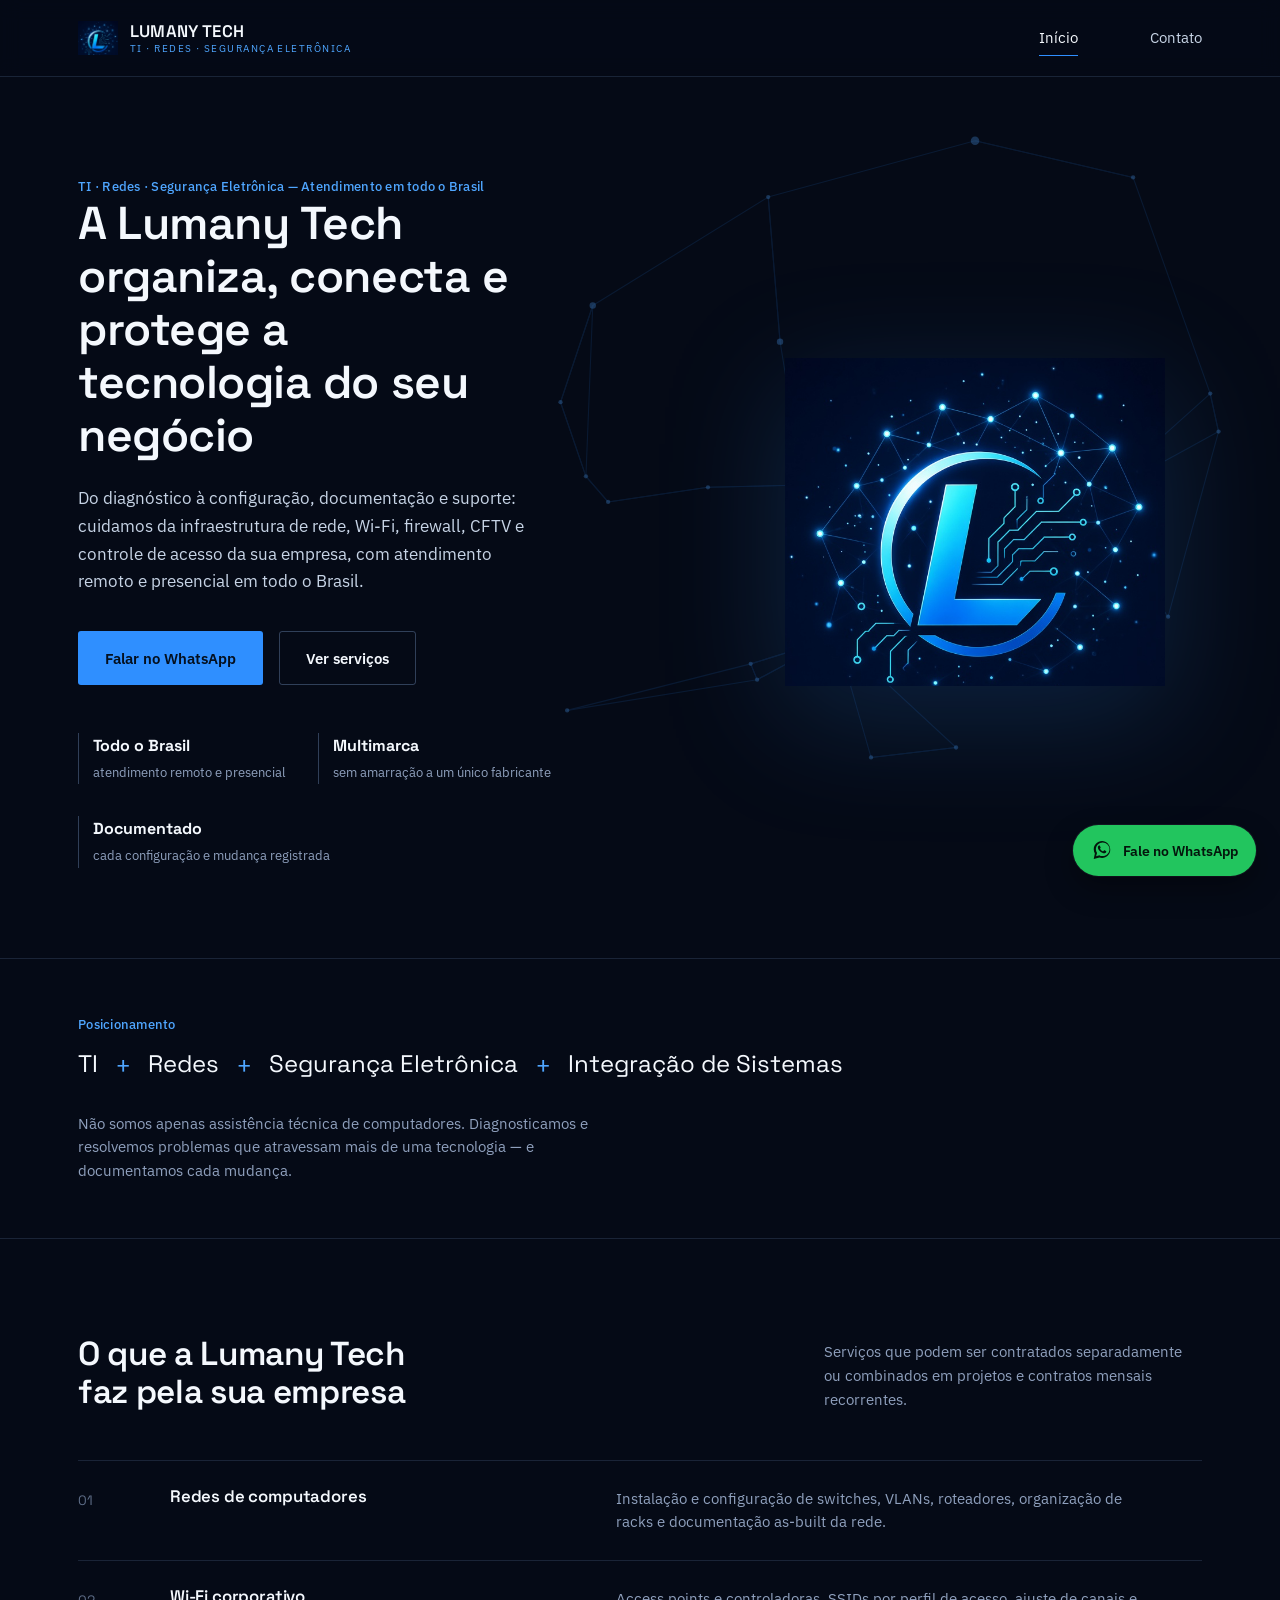
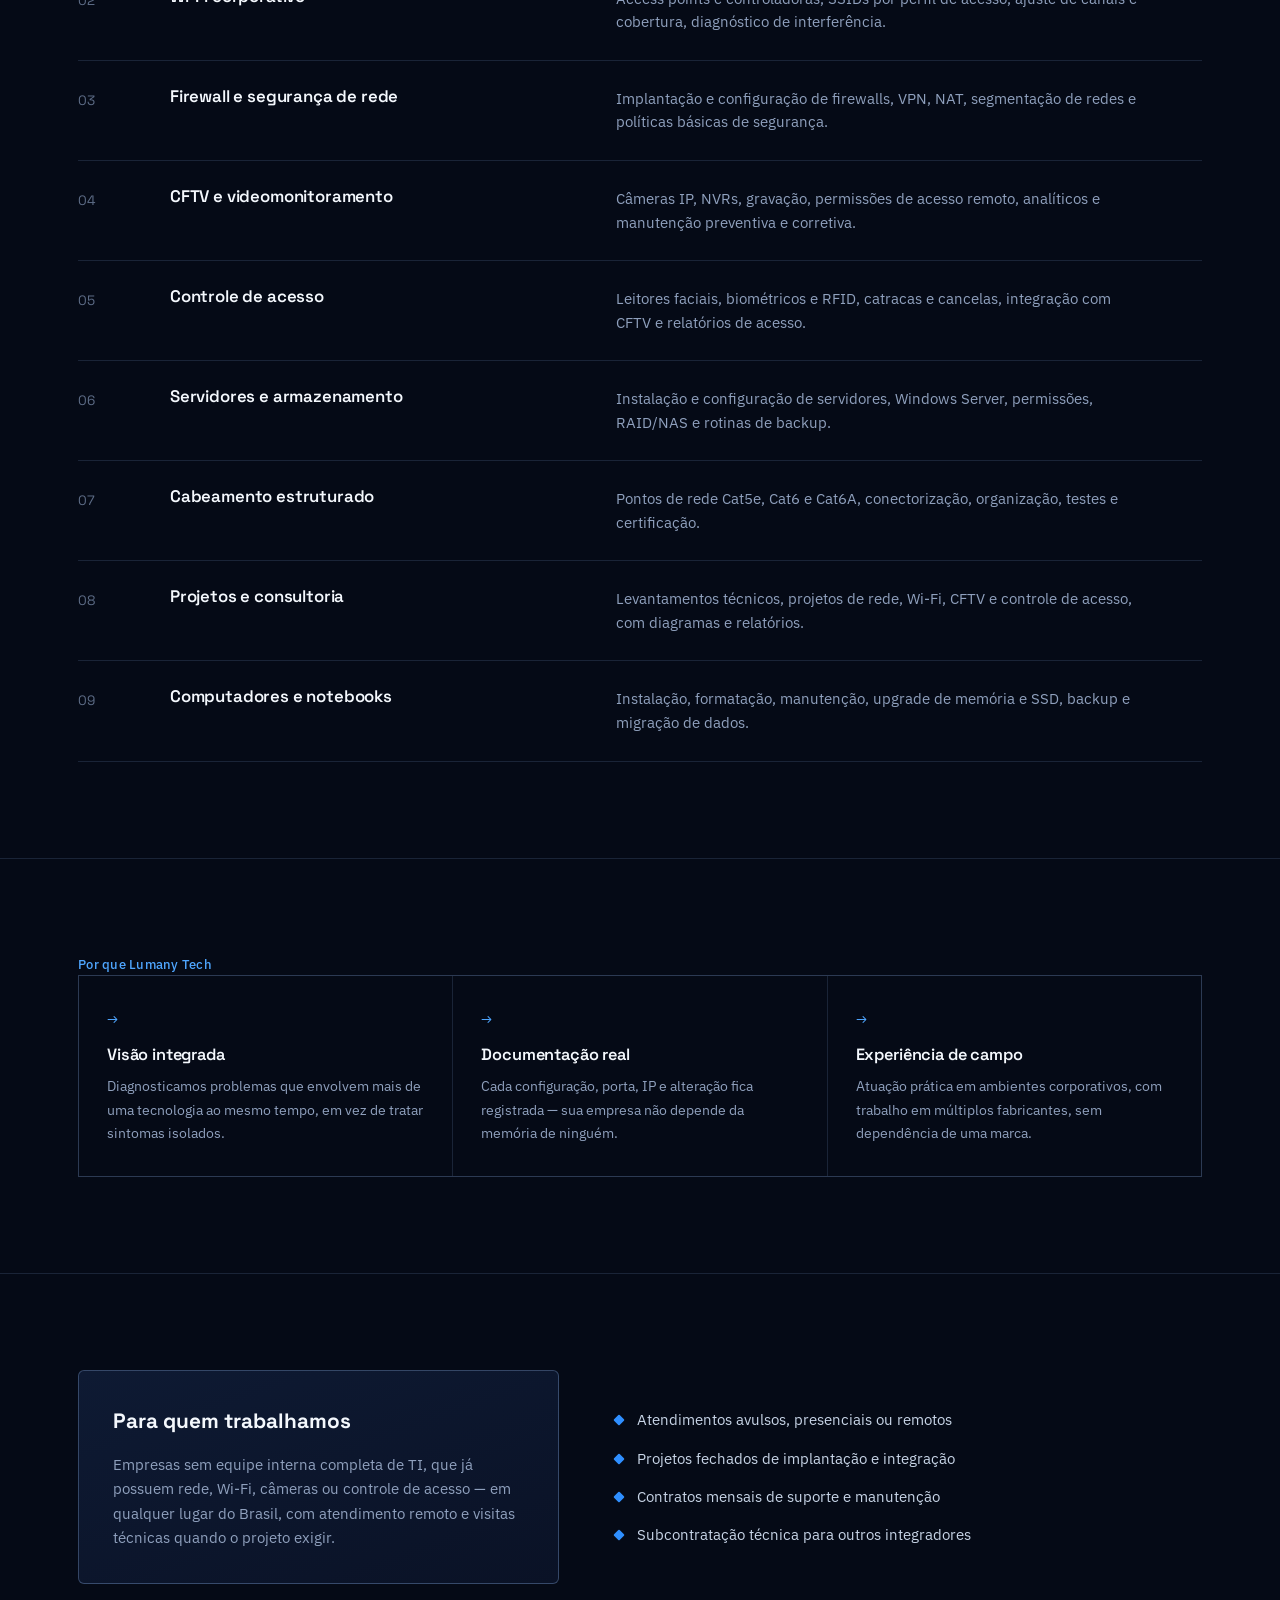
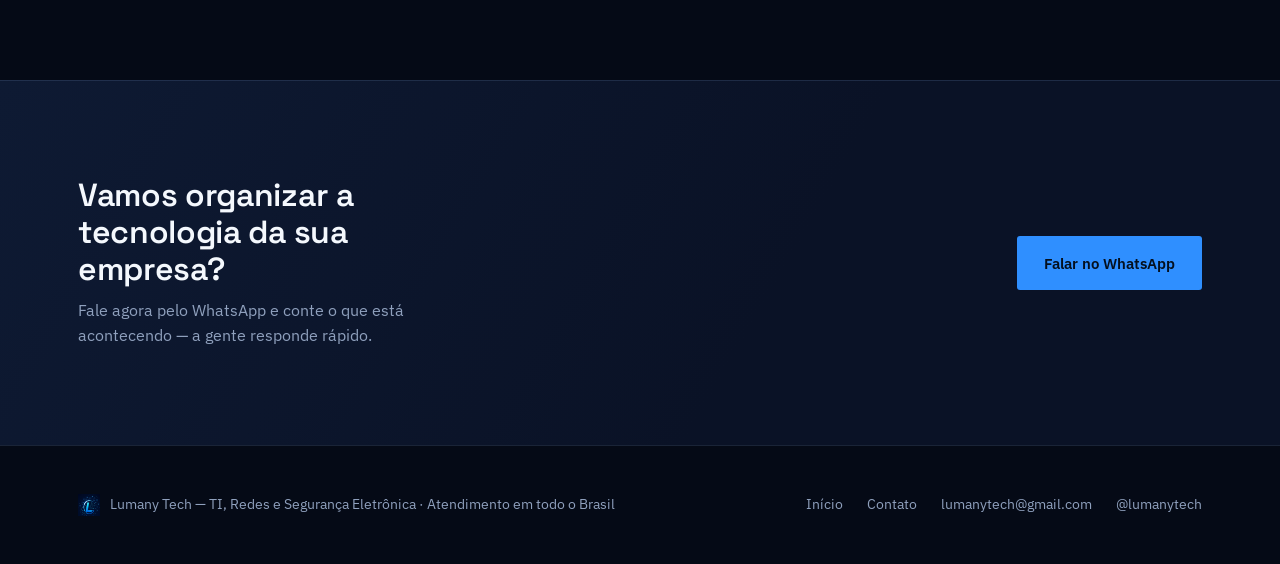
==== index.html @ 390d1988 "first" ====
<!DOCTYPE html>
<html lang="pt-BR">
<head>
<meta charset="UTF-8">
<meta name="viewport" content="width=device-width, initial-scale=1.0">
<title>Lumany Tech — TI, Redes e Segurança Eletrônica</title>
<meta name="description" content="A Lumany Tech organiza, conecta e protege a tecnologia do seu negócio: redes, Wi-Fi corporativo, firewall, CFTV, controle de acesso e suporte técnico em todo o Brasil.">
<link rel="icon" type="image/png" href="assets/favicon.png">
<link rel="preconnect" href="https://fonts.googleapis.com">
<link rel="preconnect" href="https://fonts.gstatic.com" crossorigin>
<link href="https://fonts.googleapis.com/css2?family=Space+Grotesk:wght@500;600;700&family=IBM+Plex+Sans:wght@400;500;600&display=swap" rel="stylesheet">
<link rel="stylesheet" href="css/style.css">
</head>
<body>

<header class="site-header">
  <div class="wrap">
    <a href="index.html" class="brand">
      <img src="assets/logo-mark.png" alt="Lumany Tech">
      <span class="brand-name">LUMANY TECH<span>TI · REDES · SEGURANÇA ELETRÔNICA</span></span>
    </a>
    <nav class="main-nav">
      <a href="index.html" data-page="index.html">Início</a>
      <a href="contato.html" data-page="contato.html">Contato</a>
    </nav>
  </div>
</header>

<main>

  <section class="hero">
    <svg class="circuit-bg" viewBox="0 0 1200 700" xmlns="http://www.w3.org/2000/svg" preserveAspectRatio="xMaxYMid slice" aria-hidden="true"><g stroke="#2f8fff" stroke-width="1" opacity="0.22"><line x1="720.2" y1="112.6" x2="731.3" y2="248.1" /><line x1="720.2" y1="112.6" x2="555.7" y2="214.2" /><line x1="549.3" y1="374.4" x2="570.1" y2="398.4" /><line x1="549.3" y1="374.4" x2="525.5" y2="304.9" /><line x1="896.3" y1="628.6" x2="816.6" y2="637.9" /><line x1="896.3" y1="628.6" x2="784.3" y2="524.9" /><line x1="525.5" y1="304.9" x2="549.3" y2="374.4" /><line x1="525.5" y1="304.9" x2="555.7" y2="214.2" /><line x1="663.7" y1="384.7" x2="753.2" y2="382.5" /><line x1="663.7" y1="384.7" x2="570.1" y2="398.4" /><line x1="1062.3" y1="94.2" x2="914.1" y2="59.8" /><line x1="1062.3" y1="94.2" x2="1134.6" y2="296.8" /><line x1="928.8" y1="406.4" x2="883.8" y2="430.9" /><line x1="928.8" y1="406.4" x2="1019.9" y2="399.7" /><line x1="892.4" y1="279.7" x2="894.3" y2="320.2" /><line x1="892.4" y1="279.7" x2="962.7" y2="300.8" /><line x1="531.7" y1="593.8" x2="703.8" y2="550.2" /><line x1="531.7" y1="593.8" x2="709.8" y2="565.0" /><line x1="785.0" y1="377.7" x2="753.2" y2="382.5" /><line x1="785.0" y1="377.7" x2="883.8" y2="430.9" /><line x1="709.8" y1="565.0" x2="703.8" y2="550.2" /><line x1="709.8" y1="565.0" x2="784.3" y2="524.9" /><line x1="570.1" y1="398.4" x2="549.3" y2="374.4" /><line x1="570.1" y1="398.4" x2="663.7" y2="384.7" /><line x1="753.2" y1="382.5" x2="785.0" y2="377.7" /><line x1="753.2" y1="382.5" x2="663.7" y2="384.7" /><line x1="883.8" y1="430.9" x2="928.8" y2="406.4" /><line x1="883.8" y1="430.9" x2="894.3" y2="320.2" /><line x1="962.7" y1="300.8" x2="894.3" y2="320.2" /><line x1="962.7" y1="300.8" x2="892.4" y2="279.7" /><line x1="816.6" y1="637.9" x2="896.3" y2="628.6" /><line x1="816.6" y1="637.9" x2="784.3" y2="524.9" /><line x1="703.8" y1="550.2" x2="709.8" y2="565.0" /><line x1="703.8" y1="550.2" x2="784.3" y2="524.9" /><line x1="555.7" y1="214.2" x2="525.5" y2="304.9" /><line x1="555.7" y1="214.2" x2="549.3" y2="374.4" /><line x1="1095.1" y1="506.0" x2="1019.9" y2="399.7" /><line x1="1095.1" y1="506.0" x2="1142.4" y2="332.4" /><line x1="914.1" y1="59.8" x2="1062.3" y2="94.2" /><line x1="914.1" y1="59.8" x2="720.2" y2="112.6" /><line x1="784.3" y1="524.9" x2="703.8" y2="550.2" /><line x1="784.3" y1="524.9" x2="709.8" y2="565.0" /><line x1="1134.6" y1="296.8" x2="1142.4" y2="332.4" /><line x1="1134.6" y1="296.8" x2="1019.9" y2="399.7" /><line x1="1019.9" y1="399.7" x2="928.8" y2="406.4" /><line x1="1019.9" y1="399.7" x2="962.7" y2="300.8" /><line x1="731.3" y1="248.1" x2="720.2" y2="112.6" /><line x1="731.3" y1="248.1" x2="753.2" y2="382.5" /><line x1="894.3" y1="320.2" x2="892.4" y2="279.7" /><line x1="894.3" y1="320.2" x2="962.7" y2="300.8" /><line x1="1142.4" y1="332.4" x2="1134.6" y2="296.8" /><line x1="1142.4" y1="332.4" x2="1019.9" y2="399.7" /></g><g fill="#4fa6ff"><circle cx="720.2" cy="112.6" r="2" opacity="0.5" /><circle cx="549.3" cy="374.4" r="2" opacity="0.5" /><circle cx="896.3" cy="628.6" r="2" opacity="0.5" /><circle cx="525.5" cy="304.9" r="2" opacity="0.5" /><circle cx="663.7" cy="384.7" r="2" opacity="0.5" /><circle cx="1062.3" cy="94.2" r="2" opacity="0.5" /><circle cx="928.8" cy="406.4" r="2" opacity="0.5" /><circle cx="892.4" cy="279.7" r="2" opacity="0.5" /><circle cx="531.7" cy="593.8" r="2" opacity="0.5" /><circle cx="785.0" cy="377.7" r="4" opacity="0.5" /><circle cx="709.8" cy="565.0" r="2" opacity="0.5" /><circle cx="570.1" cy="398.4" r="2" opacity="0.5" /><circle cx="753.2" cy="382.5" r="2" opacity="0.5" /><circle cx="883.8" cy="430.9" r="3" opacity="0.5" /><circle cx="962.7" cy="300.8" r="2" opacity="0.5" /><circle cx="816.6" cy="637.9" r="2" opacity="0.5" /><circle cx="703.8" cy="550.2" r="2" opacity="0.5" /><circle cx="555.7" cy="214.2" r="3" opacity="0.5" /><circle cx="1095.1" cy="506.0" r="2" opacity="0.5" /><circle cx="914.1" cy="59.8" r="4" opacity="0.5" /><circle cx="784.3" cy="524.9" r="2" opacity="0.5" /><circle cx="1134.6" cy="296.8" r="2" opacity="0.5" /><circle cx="1019.9" cy="399.7" r="2" opacity="0.5" /><circle cx="731.3" cy="248.1" r="3" opacity="0.5" /><circle cx="894.3" cy="320.2" r="2" opacity="0.5" /><circle cx="1142.4" cy="332.4" r="2" opacity="0.5" /></g></svg>

    <div class="wrap">
      <div class="hero-copy">
        <p class="eyebrow">TI · Redes · Segurança Eletrônica — Atendimento em todo o Brasil</p>
        <h1>A Lumany Tech organiza, conecta e protege a tecnologia do seu negócio</h1>
        <p class="hero-lede">Do diagnóstico à configuração, documentação e suporte: cuidamos da infraestrutura de rede, Wi-Fi, firewall, CFTV e controle de acesso da sua empresa, com atendimento remoto e presencial em todo o Brasil.</p>
        <div class="hero-actions">
          <a class="btn btn-primary" href="https://wa.me/5561996032088" target="_blank" rel="noopener">Falar no WhatsApp</a>
          <a class="btn btn-ghost" href="#servicos">Ver serviços</a>
        </div>
        <div class="hero-meta">
          <div>
            <strong>Todo o Brasil</strong>
            <span>atendimento remoto e presencial</span>
          </div>
          <div>
            <strong>Multimarca</strong>
            <span>sem amarração a um único fabricante</span>
          </div>
          <div>
            <strong>Documentado</strong>
            <span>cada configuração e mudança registrada</span>
          </div>
        </div>
      </div>
      <div class="hero-art">
        <img src="assets/logo-mark.png" alt="Símbolo Lumany Tech">
      </div>
    </div>
  </section>

  <section class="chain">
    <div class="wrap">
      <p class="eyebrow">Posicionamento</p>
      <div class="chain-row">
        <span class="chain-item">TI</span><span class="chain-plus">+</span>
        <span class="chain-item">Redes</span><span class="chain-plus">+</span>
        <span class="chain-item">Segurança Eletrônica</span><span class="chain-plus">+</span>
        <span class="chain-item">Integração de Sistemas</span>
      </div>
      <p class="chain-caption">Não somos apenas assistência técnica de computadores. Diagnosticamos e resolvemos problemas que atravessam mais de uma tecnologia — e documentamos cada mudança.</p>
    </div>
  </section>

  <section id="servicos">
    <div class="wrap">
      <div class="services-head">
        <h2>O que a Lumany Tech faz pela sua empresa</h2>
        <p>Serviços que podem ser contratados separadamente ou combinados em projetos e contratos mensais recorrentes.</p>
      </div>

      <div class="service-list">
        <div class="service-row">
          <span class="service-num">01</span>
          <h3>Redes de computadores</h3>
          <p>Instalação e configuração de switches, VLANs, roteadores, organização de racks e documentação as-built da rede.</p>
        </div>
        <div class="service-row">
          <span class="service-num">02</span>
          <h3>Wi-Fi corporativo</h3>
          <p>Access points e controladoras, SSIDs por perfil de acesso, ajuste de canais e cobertura, diagnóstico de interferência.</p>
        </div>
        <div class="service-row">
          <span class="service-num">03</span>
          <h3>Firewall e segurança de rede</h3>
          <p>Implantação e configuração de firewalls, VPN, NAT, segmentação de redes e políticas básicas de segurança.</p>
        </div>
        <div class="service-row">
          <span class="service-num">04</span>
          <h3>CFTV e videomonitoramento</h3>
          <p>Câmeras IP, NVRs, gravação, permissões de acesso remoto, analíticos e manutenção preventiva e corretiva.</p>
        </div>
        <div class="service-row">
          <span class="service-num">05</span>
          <h3>Controle de acesso</h3>
          <p>Leitores faciais, biométricos e RFID, catracas e cancelas, integração com CFTV e relatórios de acesso.</p>
        </div>
        <div class="service-row">
          <span class="service-num">06</span>
          <h3>Servidores e armazenamento</h3>
          <p>Instalação e configuração de servidores, Windows Server, permissões, RAID/NAS e rotinas de backup.</p>
        </div>
        <div class="service-row">
          <span class="service-num">07</span>
          <h3>Cabeamento estruturado</h3>
          <p>Pontos de rede Cat5e, Cat6 e Cat6A, conectorização, organização, testes e certificação.</p>
        </div>
        <div class="service-row">
          <span class="service-num">08</span>
          <h3>Projetos e consultoria</h3>
          <p>Levantamentos técnicos, projetos de rede, Wi-Fi, CFTV e controle de acesso, com diagramas e relatórios.</p>
        </div>
        <div class="service-row">
          <span class="service-num">09</span>
          <h3>Computadores e notebooks</h3>
          <p>Instalação, formatação, manutenção, upgrade de memória e SSD, backup e migração de dados.</p>
        </div>
      </div>
    </div>
  </section>

  <section>
    <div class="wrap">
      <p class="eyebrow">Por que Lumany Tech</p>
      <div class="value-grid">
        <div class="value-card">
          <span class="mark">→</span>
          <h3>Visão integrada</h3>
          <p>Diagnosticamos problemas que envolvem mais de uma tecnologia ao mesmo tempo, em vez de tratar sintomas isolados.</p>
        </div>
        <div class="value-card">
          <span class="mark">→</span>
          <h3>Documentação real</h3>
          <p>Cada configuração, porta, IP e alteração fica registrada — sua empresa não depende da memória de ninguém.</p>
        </div>
        <div class="value-card">
          <span class="mark">→</span>
          <h3>Experiência de campo</h3>
          <p>Atuação prática em ambientes corporativos, com trabalho em múltiplos fabricantes, sem dependência de uma marca.</p>
        </div>
      </div>
    </div>
  </section>

  <section>
    <div class="wrap audience">
      <div class="audience-card">
        <strong>Para quem trabalhamos</strong>
        <p>Empresas sem equipe interna completa de TI, que já possuem rede, Wi-Fi, câmeras ou controle de acesso — em qualquer lugar do Brasil, com atendimento remoto e visitas técnicas quando o projeto exigir.</p>
      </div>
      <ul class="audience-list">
        <li>Atendimentos avulsos, presenciais ou remotos</li>
        <li>Projetos fechados de implantação e integração</li>
        <li>Contratos mensais de suporte e manutenção</li>
        <li>Subcontratação técnica para outros integradores</li>
      </ul>
    </div>
  </section>

  <section class="cta-band">
    <div class="wrap">
      <div>
        <h2>Vamos organizar a tecnologia da sua empresa?</h2>
        <p>Fale agora pelo WhatsApp e conte o que está acontecendo — a gente responde rápido.</p>
      </div>
      <a class="btn btn-primary" href="https://wa.me/5561996032088" target="_blank" rel="noopener">Falar no WhatsApp</a>
    </div>
  </section>

</main>

<footer class="site-footer">
  <div class="wrap">
    <div class="foot-brand">
      <img src="assets/logo-mark.png" alt="Lumany Tech">
      <span>Lumany Tech — TI, Redes e Segurança Eletrônica · Atendimento em todo o Brasil</span>
    </div>
    <div class="foot-links">
      <a href="index.html">Início</a>
      <a href="contato.html">Contato</a>
      <a href="mailto:lumanytech@gmail.com">lumanytech@gmail.com</a>
      <a href="https://instagram.com/lumanytech" target="_blank" rel="noopener">@lumanytech</a>
    </div>
  </div>
</footer>

<a class="wa-float" href="https://wa.me/5561996032088" target="_blank" rel="noopener" aria-label="Falar no WhatsApp">
  <svg viewBox="0 0 32 32" fill="currentColor" aria-hidden="true"><path d="M16.02 3C9.4 3 4 8.37 4 14.98c0 2.2.59 4.26 1.62 6.04L4 29l8.2-2.15a11.9 11.9 0 0 0 3.82.62h.01C22.65 27.47 28 22.1 28 15.5S22.65 3 16.02 3Zm0 21.85c-1.21 0-2.4-.32-3.44-.94l-.25-.15-4.87 1.28 1.3-4.75-.16-.24a9.8 9.8 0 0 1-1.5-5.17c0-5.44 4.44-9.87 9.92-9.87 2.65 0 5.13 1.04 7 2.9a9.8 9.8 0 0 1 2.9 6.97c0 5.44-4.45 9.97-9.9 9.97Zm5.44-7.4c-.3-.15-1.76-.87-2.03-.97-.27-.1-.47-.15-.67.15-.2.3-.77.97-.94 1.17-.17.2-.35.22-.65.07-.3-.15-1.25-.46-2.38-1.47-.88-.78-1.47-1.75-1.65-2.05-.17-.3-.02-.46.13-.61.13-.13.3-.35.45-.52.15-.17.2-.3.3-.5.1-.2.05-.37-.02-.52-.07-.15-.67-1.6-.92-2.2-.24-.58-.49-.5-.67-.5-.17-.01-.37-.01-.57-.01s-.52.07-.8.37c-.27.3-1.05 1.02-1.05 2.5s1.08 2.9 1.23 3.1c.15.2 2.12 3.23 5.13 4.53.72.31 1.28.5 1.72.64.72.23 1.38.2 1.9.12.58-.09 1.76-.72 2.01-1.41.25-.7.25-1.29.17-1.41-.07-.13-.27-.2-.57-.35Z"/></svg>
  <span class="wa-text">Fale no WhatsApp</span>
</a>

<script src="js/script.js"></script>
</body>
</html>
---- css/style.css ----
/* =========================================================
   Lumany Tech — folha de estilos
   Paleta baseada na identidade visual da marca (azul elétrico
   sobre navy profundo), tipografia técnica.
   ========================================================= */

:root{
  --navy-950: #050a16;
  --navy-900: #0a1226;
  --navy-800: #0e1a33;
  --navy-700: #14223f;
  --line: rgba(140, 176, 230, 0.16);
  --line-strong: rgba(140, 176, 230, 0.32);

  --blue-500: #2f8fff;
  --blue-400: #4fa6ff;
  --cyan-300: #7fd6ff;

  --ink-0: #f4f8fd;
  --ink-1: #c7d4e6;
  --ink-2: #8fa0bd;
  --ink-3: #5d6c86;

  --grad-brand: linear-gradient(120deg, #d7f0ff 0%, #4fa6ff 45%, #2f6bff 100%);

  --radius-s: 3px;
  --radius-m: 6px;

  --maxw: 1180px;
}

*, *::before, *::after{ box-sizing: border-box; }

html{
  scroll-behavior: smooth;
}

body{
  margin: 0;
  background: var(--navy-950);
  color: var(--ink-1);
  font-family: "IBM Plex Sans", "Segoe UI", Arial, sans-serif;
  font-size: 16px;
  line-height: 1.6;
  -webkit-font-smoothing: antialiased;
}

h1, h2, h3, h4{
  font-family: "Space Grotesk", "IBM Plex Sans", sans-serif;
  color: var(--ink-0);
  line-height: 1.15;
  margin: 0;
  font-weight: 600;
  letter-spacing: -0.01em;
}

p{ margin: 0; }

a{ color: inherit; text-decoration: none; }

img{ max-width: 100%; display: block; }

::selection{ background: rgba(47,143,255,0.35); color: #fff; }

@media (prefers-reduced-motion: reduce){
  html{ scroll-behavior: auto; }
  *{ animation-duration: 0.01ms !important; animation-iteration-count: 1 !important; transition-duration: 0.01ms !important; }
}

:focus-visible{
  outline: 2px solid var(--blue-400);
  outline-offset: 3px;
}

/* ---------- layout helpers ---------- */

.wrap{
  max-width: var(--maxw);
  margin: 0 auto;
  padding: 0 28px;
}

section{
  padding: 96px 0;
  border-top: 1px solid var(--line);
}

section:first-of-type{ border-top: none; }

.eyebrow{
  color: var(--blue-400);
  font-size: 0.8rem;
  font-weight: 500;
  letter-spacing: 0.02em;
}

/* ---------- background texture ---------- */

.circuit-bg{
  position: absolute;
  inset: 0;
  z-index: 0;
  pointer-events: none;
  opacity: 0.55;
}

/* ---------- header ---------- */

.site-header{
  position: sticky;
  top: 0;
  z-index: 40;
  background: rgba(5, 10, 22, 0.82);
  backdrop-filter: blur(10px);
  border-bottom: 1px solid var(--line);
}

.site-header .wrap{
  display: flex;
  align-items: center;
  justify-content: space-between;
  height: 76px;
}

.brand{
  display: flex;
  align-items: center;
  gap: 12px;
}

.brand img{
  height: 40px;
  width: 40px;
  object-fit: contain;
}

.brand-name{
  font-family: "Space Grotesk", sans-serif;
  font-weight: 600;
  font-size: 1.05rem;
  color: var(--ink-0);
  letter-spacing: 0.01em;
  line-height: 1.1;
}

.brand-name span{
  display: block;
  font-family: "IBM Plex Sans", sans-serif;
  font-weight: 400;
  font-size: 0.65rem;
  color: var(--blue-400);
  letter-spacing: 0.14em;
  margin-top: 2px;
}

.main-nav{
  display: flex;
  align-items: center;
  gap: 36px;
}

.main-nav a{
  color: var(--ink-1);
  font-size: 0.92rem;
  padding: 6px 0;
  margin-left: 36px;
  border-bottom: 1px solid transparent;
  transition: color 0.15s ease, border-color 0.15s ease;
}

.main-nav a:first-child{ margin-left: 0; }

.main-nav a:hover{
  color: var(--ink-0);
  border-color: var(--line-strong);
}

.main-nav a.is-active{
  color: var(--ink-0);
  border-color: var(--blue-500);
}

.nav-cta{
  display: inline-flex;
  align-items: center;
  gap: 8px;
  background: var(--blue-500);
  color: #04101f !important;
  font-weight: 600;
  font-size: 0.88rem;
  padding: 10px 18px;
  border-radius: var(--radius-s);
  transition: background 0.15s ease, transform 0.15s ease;
}

.nav-cta:hover{
  background: var(--cyan-300);
  transform: translateY(-1px);
}

/* ---------- buttons ---------- */

.btn{
  display: inline-flex;
  align-items: center;
  gap: 10px;
  padding: 14px 26px;
  border-radius: var(--radius-s);
  font-size: 0.95rem;
  font-weight: 600;
  cursor: pointer;
  border: 1px solid transparent;
  transition: transform 0.15s ease, background 0.15s ease, border-color 0.15s ease;
}

.btn-primary{
  background: var(--blue-500);
  color: #04101f;
}
.btn-primary:hover{ background: var(--cyan-300); transform: translateY(-1px); }

.btn-ghost{
  border-color: var(--line-strong);
  color: var(--ink-0);
}
.btn-ghost:hover{ border-color: var(--blue-400); color: var(--blue-400); }

/* ---------- hero ---------- */

.hero{
  position: relative;
  overflow: hidden;
  padding: 100px 0 90px;
  border-top: none;
}

.hero .wrap{
  position: relative;
  z-index: 1;
  display: grid;
  grid-template-columns: 1.15fr 0.85fr;
  gap: 56px;
  align-items: center;
}

.hero h1{
  font-size: clamp(2.1rem, 3.6vw, 3.15rem);
  max-width: 15ch;
}

.hero-lede{
  margin-top: 22px;
  max-width: 46ch;
  font-size: 1.08rem;
  color: var(--ink-1);
}

.hero-actions{
  margin-top: 36px;
  display: flex;
  gap: 16px;
  flex-wrap: wrap;
}

.hero-meta{
  margin-top: 48px;
  display: flex;
  gap: 32px;
  flex-wrap: wrap;
}

.hero-meta div{ border-left: 1px solid var(--line-strong); padding-left: 14px; }

.hero-meta strong{
  display: block;
  font-family: "Space Grotesk", sans-serif;
  color: var(--ink-0);
  font-size: 1rem;
}

.hero-meta span{ font-size: 0.82rem; color: var(--ink-2); }

.hero-art{
  position: relative;
  display: flex;
  align-items: center;
  justify-content: center;
}

.hero-art img{
  width: 100%;
  max-width: 380px;
  filter: drop-shadow(0 30px 60px rgba(47,143,255,0.18));
}

/* ---------- positioning chain ---------- */

.chain{
  padding: 56px 0;
}

.chain-row{
  display: flex;
  align-items: center;
  flex-wrap: wrap;
  gap: 0;
}

.chain-item{
  font-family: "Space Grotesk", sans-serif;
  font-size: clamp(1rem, 2.1vw, 1.5rem);
  color: var(--ink-0);
  padding: 10px 0;
}

.chain-plus{
  color: var(--blue-400);
  margin: 0 18px;
  font-size: clamp(1rem, 2.1vw, 1.5rem);
}

.chain-caption{
  margin-top: 18px;
  color: var(--ink-2);
  font-size: 0.92rem;
  max-width: 60ch;
}

/* ---------- services ---------- */

.services-head{
  display: flex;
  justify-content: space-between;
  align-items: flex-end;
  gap: 24px;
  flex-wrap: wrap;
  margin-bottom: 48px;
}

.services-head h2{ font-size: clamp(1.6rem, 2.6vw, 2.1rem); max-width: 16ch; }
.services-head p{ max-width: 42ch; color: var(--ink-2); font-size: 0.95rem; }

.service-list{
  border-top: 1px solid var(--line);
}

.service-row{
  display: grid;
  grid-template-columns: 64px 1fr 1.4fr;
  gap: 28px;
  padding: 26px 0;
  border-bottom: 1px solid var(--line);
  align-items: start;
}

.service-num{
  font-family: "Space Grotesk", sans-serif;
  color: var(--ink-3);
  font-size: 0.85rem;
  padding-top: 3px;
}

.service-row h3{
  font-size: 1.05rem;
  font-weight: 600;
}

.service-row p{
  color: var(--ink-2);
  font-size: 0.92rem;
  max-width: 58ch;
}

/* ---------- value props ---------- */

.value-grid{
  display: grid;
  grid-template-columns: repeat(3, 1fr);
  gap: 1px;
  background: var(--line);
  border: 1px solid var(--line);
}

.value-card{
  background: var(--navy-950);
  padding: 32px 28px;
}

.value-card .mark{
  color: var(--blue-400);
  font-family: "Space Grotesk", sans-serif;
  font-size: 0.85rem;
  margin-bottom: 16px;
  display: block;
}

.value-card h3{
  font-size: 1.02rem;
  margin-bottom: 10px;
}

.value-card p{
  color: var(--ink-2);
  font-size: 0.9rem;
}

/* ---------- audience / who we serve ---------- */

.audience{
  display: grid;
  grid-template-columns: 0.9fr 1.1fr;
  gap: 56px;
  align-items: center;
}

.audience-card{
  border: 1px solid var(--line-strong);
  border-radius: var(--radius-m);
  padding: 34px;
  background: linear-gradient(160deg, var(--navy-800), var(--navy-900));
}

.audience-card strong{
  display: block;
  color: var(--ink-0);
  font-family: "Space Grotesk", sans-serif;
  font-size: 1.3rem;
  margin-bottom: 14px;
}

.audience-card p{ color: var(--ink-2); font-size: 0.95rem; }

.audience-list{ list-style: none; margin: 0; padding: 0; display: grid; gap: 14px; }

.audience-list li{
  padding-left: 22px;
  position: relative;
  color: var(--ink-1);
  font-size: 0.95rem;
}

.audience-list li::before{
  content: "";
  position: absolute;
  left: 0;
  top: 9px;
  width: 8px;
  height: 8px;
  background: var(--blue-500);
  border-radius: 1px;
  transform: rotate(45deg);
}

/* ---------- CTA band ---------- */

.cta-band{
  background: linear-gradient(120deg, var(--navy-800), var(--navy-900) 60%);
  border-top: 1px solid var(--line);
}

.cta-band .wrap{
  display: flex;
  justify-content: space-between;
  align-items: center;
  gap: 32px;
  flex-wrap: wrap;
}

.cta-band h2{
  font-size: clamp(1.5rem, 2.6vw, 2rem);
  max-width: 20ch;
}

.cta-band p{
  color: var(--ink-2);
  margin-top: 10px;
  max-width: 42ch;
}

/* ---------- footer ---------- */

.site-footer{
  border-top: 1px solid var(--line);
  padding: 48px 0;
}

.site-footer .wrap{
  display: flex;
  justify-content: space-between;
  align-items: center;
  flex-wrap: wrap;
  gap: 16px;
}

.foot-brand{
  display: flex;
  align-items: center;
  gap: 10px;
  color: var(--ink-2);
  font-size: 0.85rem;
}

.foot-brand img{ height: 22px; width: 22px; }

.foot-links{
  display: flex;
  gap: 24px;
  font-size: 0.85rem;
  color: var(--ink-2);
}

.foot-links a:hover{ color: var(--blue-400); }

/* ---------- WhatsApp floating button ---------- */

.wa-float{
  position: fixed;
  right: 24px;
  bottom: 24px;
  z-index: 50;
  display: inline-flex;
  align-items: center;
  gap: 10px;
  background: #22c55e;
  color: #04150c;
  font-weight: 600;
  font-size: 0.9rem;
  padding: 14px 18px;
  border-radius: 999px;
  box-shadow: 0 12px 28px rgba(0,0,0,0.35), 0 0 0 1px rgba(255,255,255,0.06);
  transition: transform 0.15s ease, box-shadow 0.15s ease;
}

.wa-float:hover{
  transform: translateY(-2px);
  box-shadow: 0 16px 34px rgba(0,0,0,0.4), 0 0 0 1px rgba(255,255,255,0.08);
}

.wa-float svg{ width: 22px; height: 22px; flex-shrink: 0; }

.wa-float .wa-text{ white-space: nowrap; }

@media (max-width: 620px){
  .wa-float .wa-text{ display: none; }
  .wa-float{ padding: 14px; }
}

/* ---------- contact page ---------- */

.contact-hero{
  padding-top: 72px;
  padding-bottom: 60px;
}

.contact-hero h1{ font-size: clamp(1.9rem, 3.4vw, 2.6rem); max-width: 18ch; }
.contact-hero p{ margin-top: 16px; max-width: 50ch; color: var(--ink-1); font-size: 1.02rem; }

.contact-grid{
  display: grid;
  grid-template-columns: 1fr 1fr;
  gap: 1px;
  background: var(--line);
  border: 1px solid var(--line);
  border-radius: var(--radius-m);
  overflow: hidden;
}

.contact-panel{
  background: var(--navy-950);
  padding: 40px;
}

.contact-panel.highlight{
  background: linear-gradient(160deg, var(--navy-800), var(--navy-900));
}

.contact-panel h2{ font-size: 1.2rem; margin-bottom: 18px; }

.contact-row{
  display: flex;
  align-items: flex-start;
  gap: 14px;
  padding: 16px 0;
  border-top: 1px solid var(--line);
}

.contact-row:first-of-type{ border-top: none; }

.contact-row .label{
  font-size: 0.78rem;
  color: var(--ink-3);
  text-transform: uppercase;
  letter-spacing: 0.06em;
  width: 110px;
  flex-shrink: 0;
  padding-top: 2px;
}

.contact-row .value{ color: var(--ink-0); font-size: 0.98rem; }
.contact-row .value a:hover{ color: var(--blue-400); }

.whatsapp-block{
  margin-top: 28px;
}

.whatsapp-block .btn-primary{
  background: #22c55e;
  color: #04150c;
  width: 100%;
  justify-content: center;
}
.whatsapp-block .btn-primary:hover{ background: #34d976; }

.whatsapp-block p{
  margin-top: 12px;
  font-size: 0.85rem;
  color: var(--ink-2);
}

.hours-list{
  list-style: none;
  margin: 0;
  padding: 0;
  display: grid;
  gap: 10px;
}

.hours-list li{
  display: flex;
  justify-content: space-between;
  font-size: 0.92rem;
  color: var(--ink-1);
  border-top: 1px solid var(--line);
  padding-top: 10px;
}
.hours-list li:first-child{ border-top: none; padding-top: 0; }

.hours-list span:last-child{ color: var(--ink-2); }

/* ---------- responsive ---------- */

@media (max-width: 900px){
  .main-nav{ gap: 20px; }
  .hero .wrap{ grid-template-columns: 1fr; }
  .hero-art{ order: -1; }
  .hero-art img{ max-width: 220px; }
  .service-row{ grid-template-columns: 32px 1fr; row-gap: 8px; }
  .service-row p{ grid-column: 1 / -1; }
  .value-grid{ grid-template-columns: 1fr; }
  .audience{ grid-template-columns: 1fr; }
  .contact-grid{ grid-template-columns: 1fr; }
  section{ padding: 64px 0; }
}

@media (max-width: 560px){
  .main-nav a:not(.nav-cta){ display: none; }
  .cta-band .wrap{ flex-direction: column; align-items: flex-start; }
  .site-footer .wrap{ flex-direction: column; align-items: flex-start; }
}
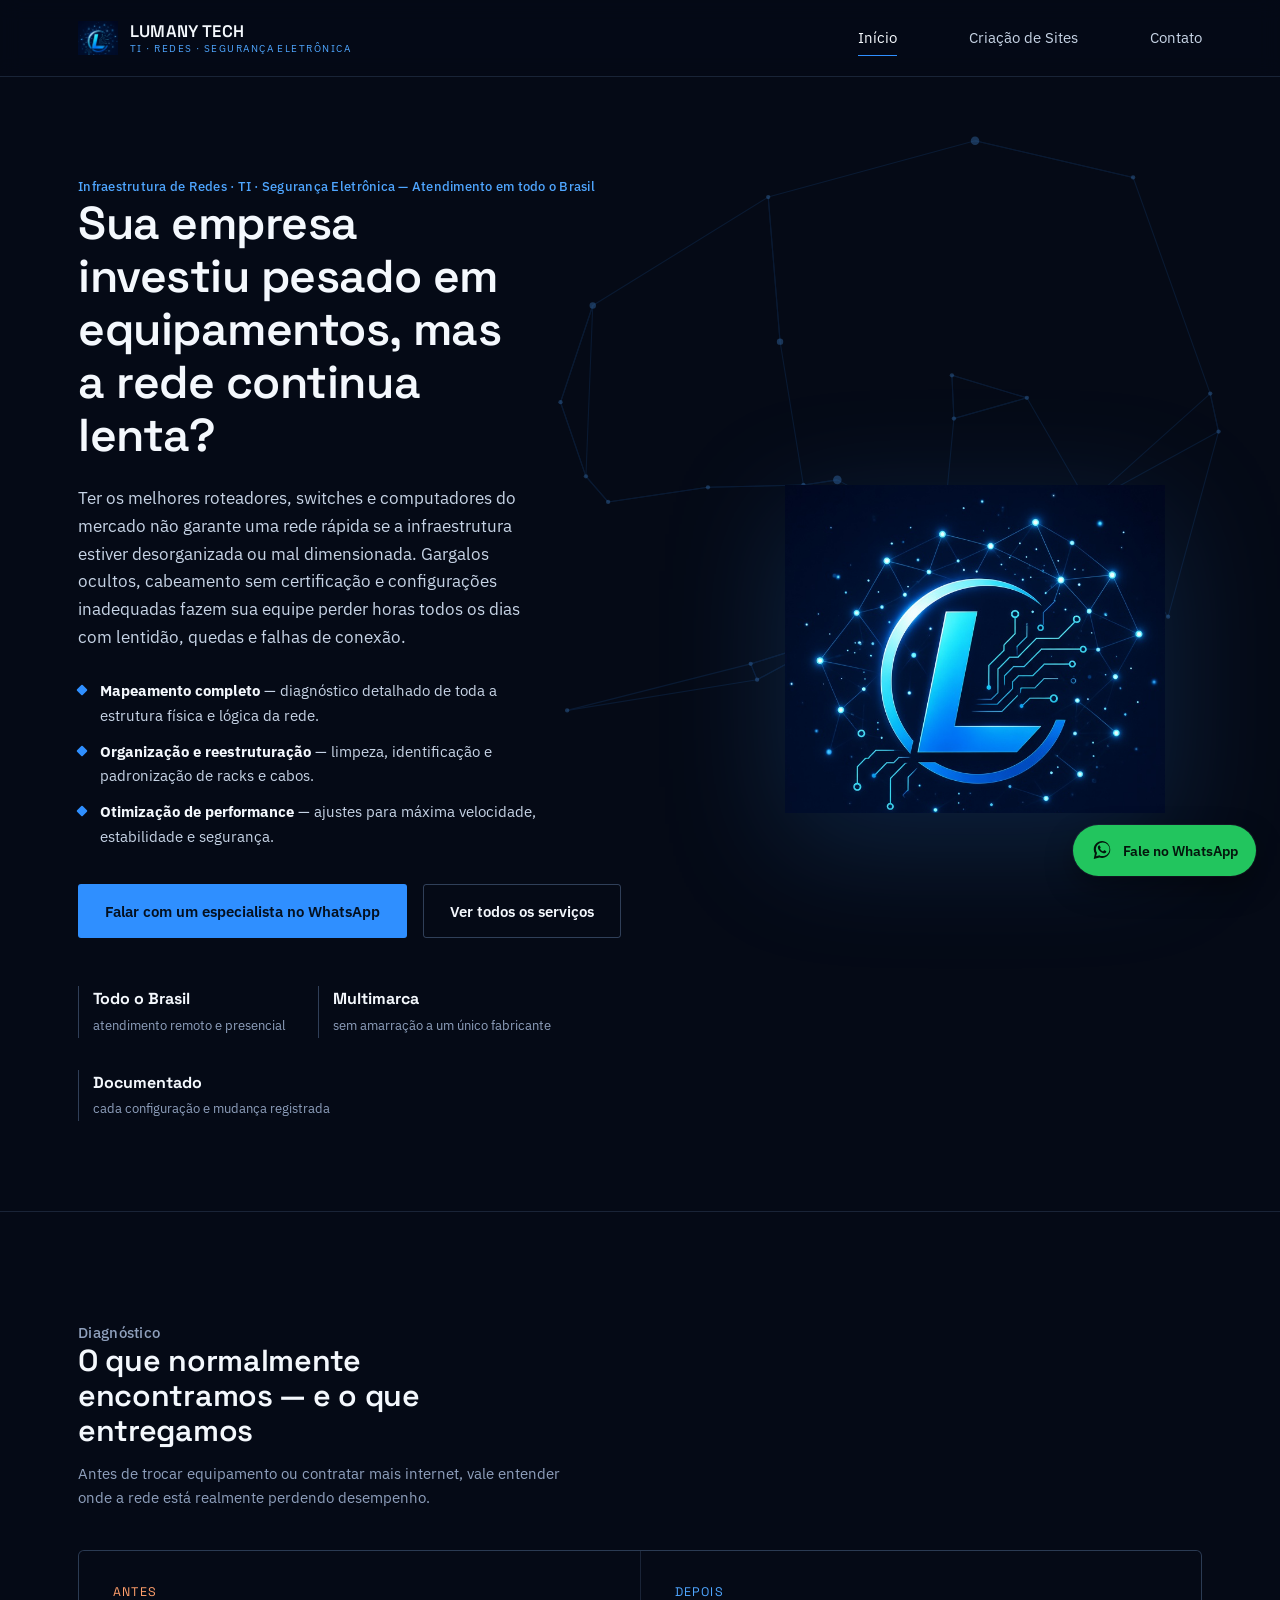
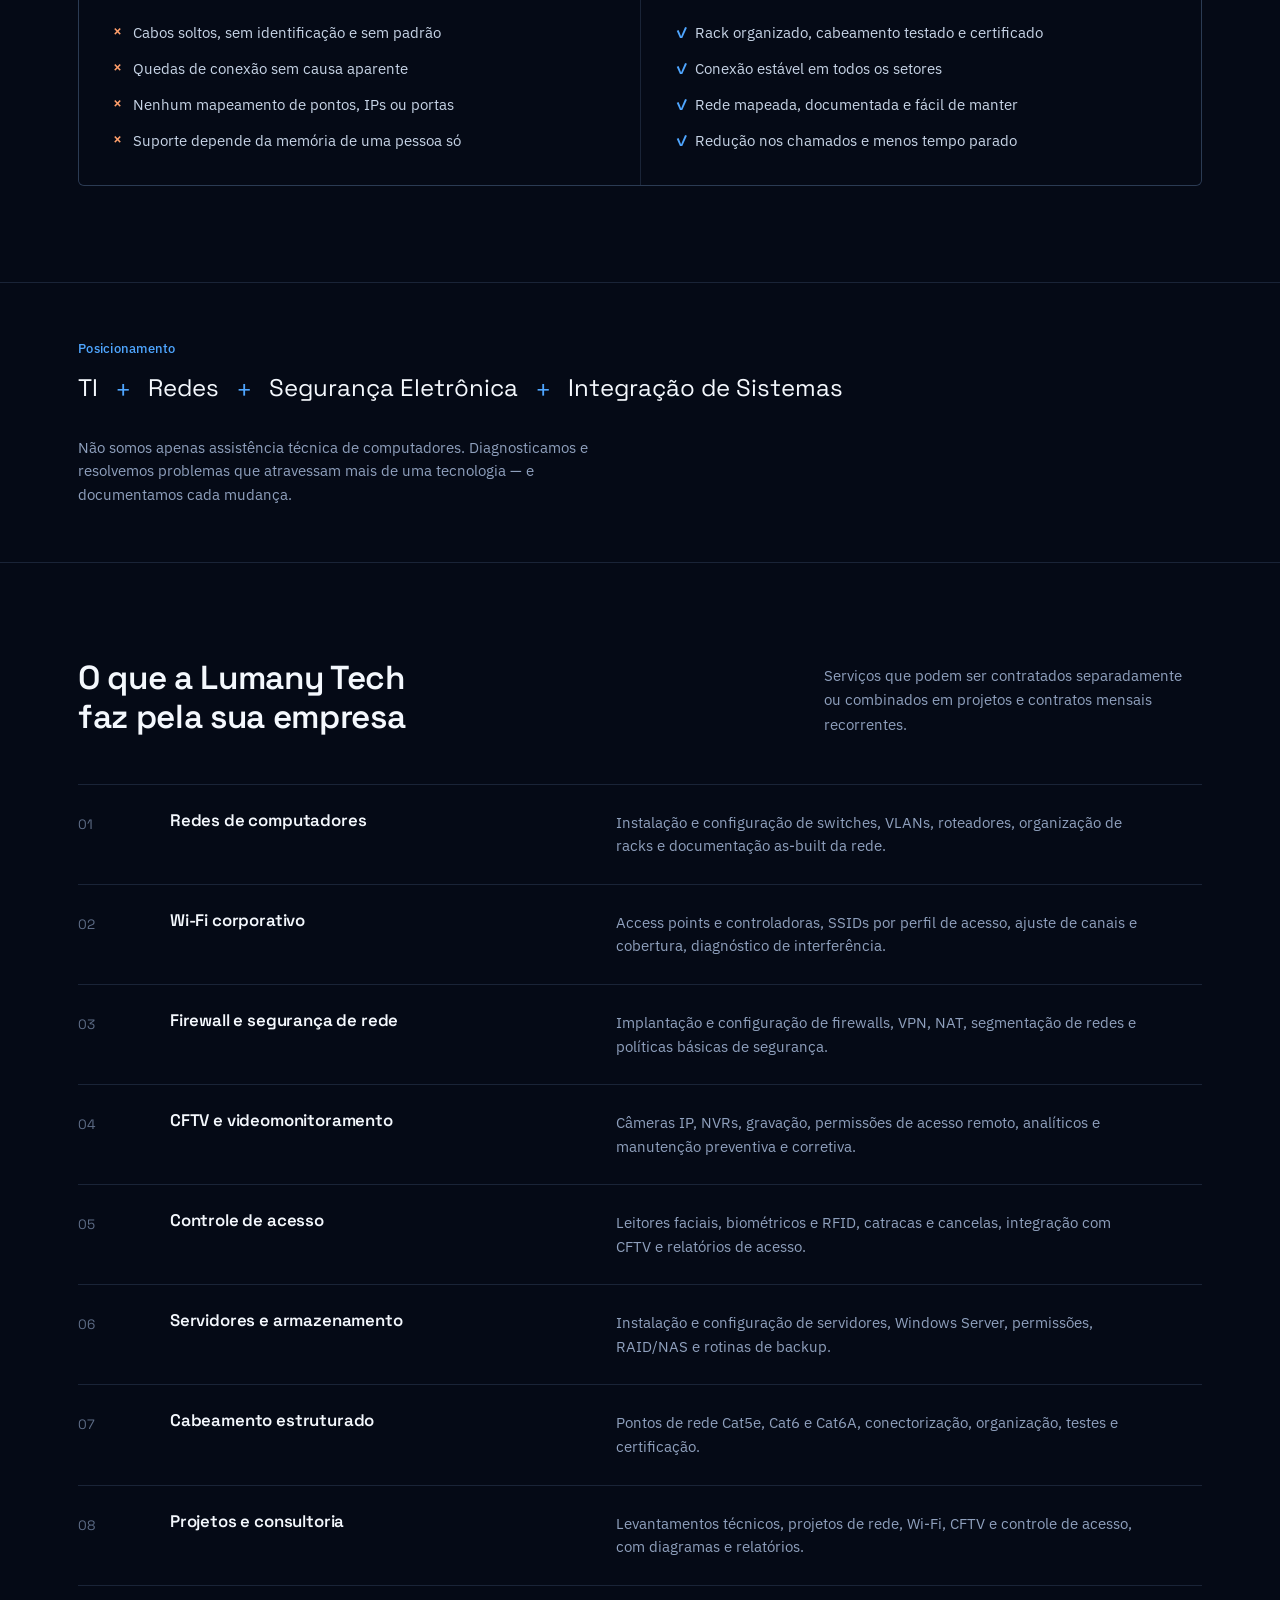
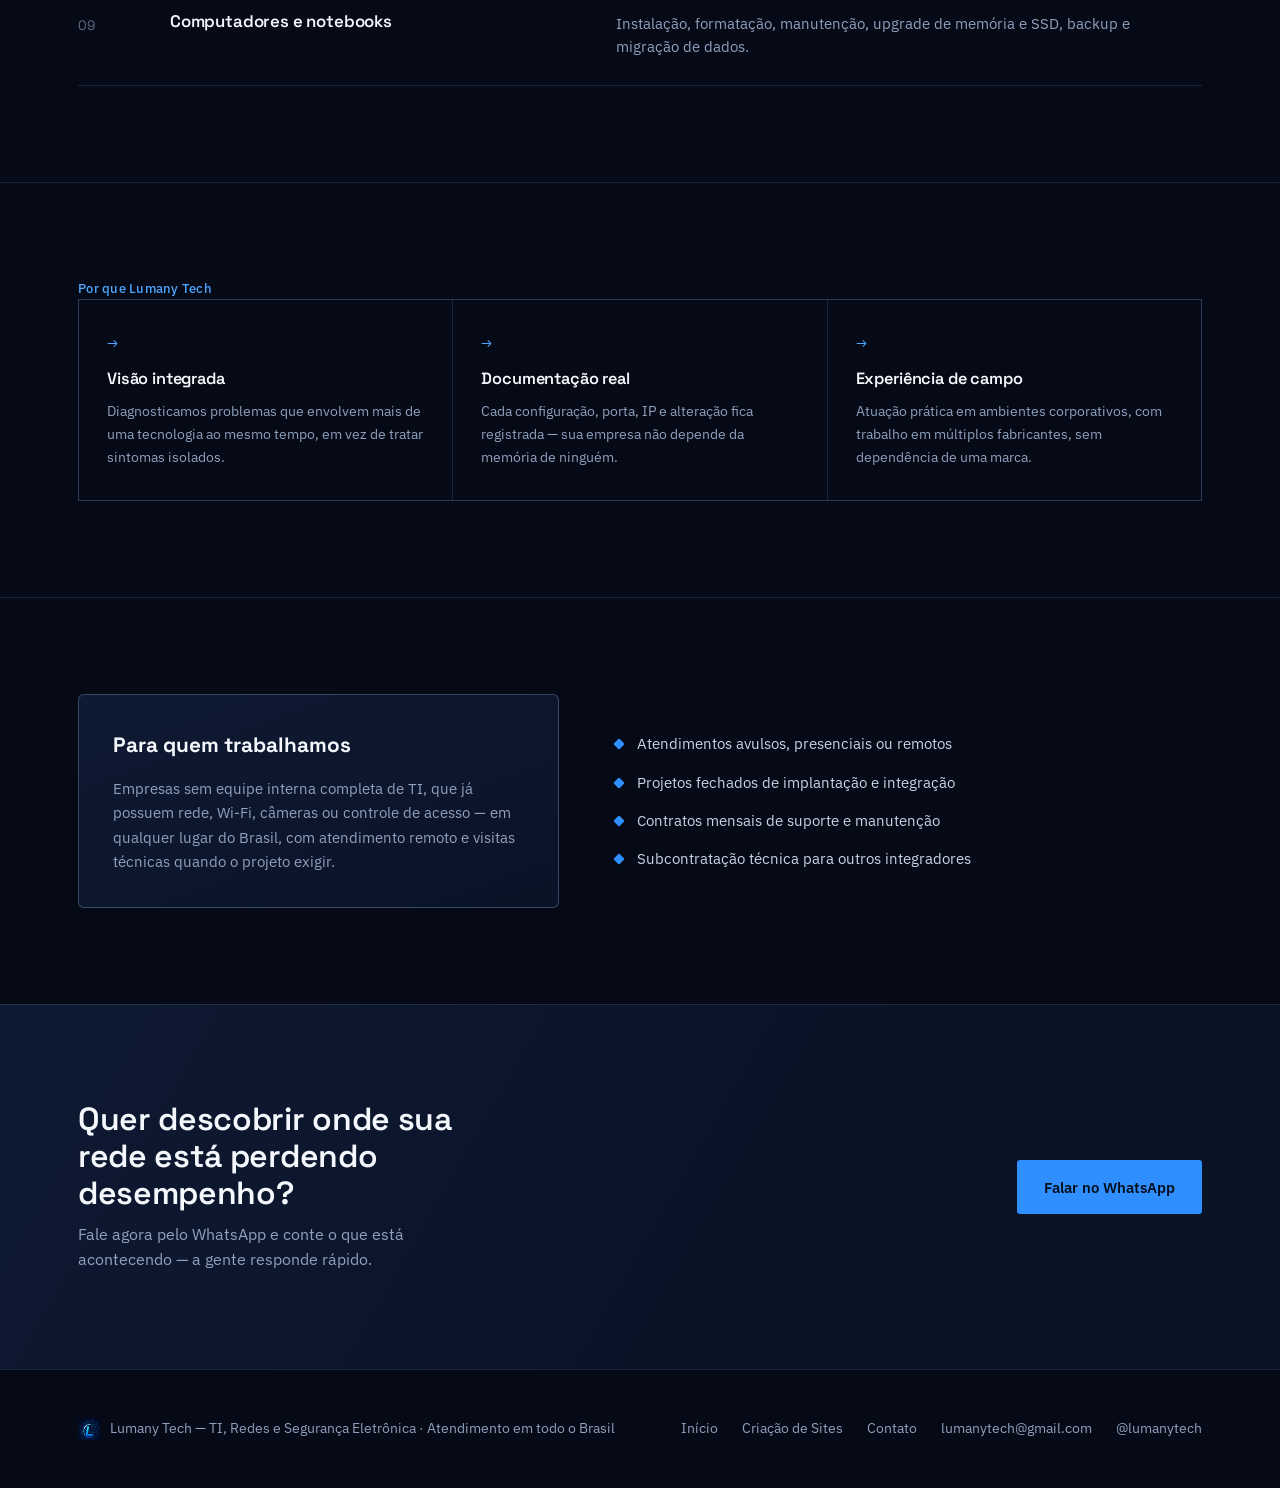
==== commit e6e63c49: "mais uma aba e alterações" ====
--- a/index.html
+++ b/index.html
@@ -3,8 +3,8 @@
 <head>
 <meta charset="UTF-8">
 <meta name="viewport" content="width=device-width, initial-scale=1.0">
-<title>Lumany Tech — TI, Redes e Segurança Eletrônica</title>
-<meta name="description" content="A Lumany Tech organiza, conecta e protege a tecnologia do seu negócio: redes, Wi-Fi corporativo, firewall, CFTV, controle de acesso e suporte técnico em todo o Brasil.">
+<title>Lumany Tech — Infraestrutura de Redes, TI e Segurança Eletrônica</title>
+<meta name="description" content="Rede lenta, instável ou mal organizada? A Lumany Tech mapeia, organiza e otimiza a infraestrutura de rede da sua empresa, além de TI, firewall, CFTV, controle de acesso e criação de sites e sistemas, em todo o Brasil.">
 <link rel="icon" type="image/png" href="assets/favicon.png">
 <link rel="preconnect" href="https://fonts.googleapis.com">
 <link rel="preconnect" href="https://fonts.gstatic.com" crossorigin>
@@ -21,6 +21,7 @@
     </a>
     <nav class="main-nav">
       <a href="index.html" data-page="index.html">Início</a>
+      <a href="sites-sistemas.html" data-page="sites-sistemas.html">Criação de Sites</a>
       <a href="contato.html" data-page="contato.html">Contato</a>
     </nav>
   </div>
@@ -33,12 +34,17 @@
 
     <div class="wrap">
       <div class="hero-copy">
-        <p class="eyebrow">TI · Redes · Segurança Eletrônica — Atendimento em todo o Brasil</p>
-        <h1>A Lumany Tech organiza, conecta e protege a tecnologia do seu negócio</h1>
-        <p class="hero-lede">Do diagnóstico à configuração, documentação e suporte: cuidamos da infraestrutura de rede, Wi-Fi, firewall, CFTV e controle de acesso da sua empresa, com atendimento remoto e presencial em todo o Brasil.</p>
+        <p class="eyebrow">Infraestrutura de Redes · TI · Segurança Eletrônica — Atendimento em todo o Brasil</p>
+        <h1>Sua empresa investiu pesado em equipamentos, mas a rede continua lenta?</h1>
+        <p class="hero-lede">Ter os melhores roteadores, switches e computadores do mercado não garante uma rede rápida se a infraestrutura estiver desorganizada ou mal dimensionada. Gargalos ocultos, cabeamento sem certificação e configurações inadequadas fazem sua equipe perder horas todos os dias com lentidão, quedas e falhas de conexão.</p>
+        <ul class="fix-list">
+          <li><strong>Mapeamento completo</strong> — diagnóstico detalhado de toda a estrutura física e lógica da rede.</li>
+          <li><strong>Organização e reestruturação</strong> — limpeza, identificação e padronização de racks e cabos.</li>
+          <li><strong>Otimização de performance</strong> — ajustes para máxima velocidade, estabilidade e segurança.</li>
+        </ul>
         <div class="hero-actions">
-          <a class="btn btn-primary" href="https://wa.me/5561996032088" target="_blank" rel="noopener">Falar no WhatsApp</a>
-          <a class="btn btn-ghost" href="#servicos">Ver serviços</a>
+          <a class="btn btn-primary" href="https://wa.me/5561996032088" target="_blank" rel="noopener">Falar com um especialista no WhatsApp</a>
+          <a class="btn btn-ghost" href="#servicos">Ver todos os serviços</a>
         </div>
         <div class="hero-meta">
           <div>
@@ -61,6 +67,36 @@
     </div>
   </section>
 
+  <section>
+    <div class="wrap">
+      <div class="impact-head" data-reveal>
+        <p class="eyebrow">Diagnóstico</p>
+        <h2>O que normalmente encontramos — e o que entregamos</h2>
+        <p>Antes de trocar equipamento ou contratar mais internet, vale entender onde a rede está realmente perdendo desempenho.</p>
+      </div>
+      <div class="impact-grid">
+        <div class="impact-card is-before" data-reveal>
+          <span class="impact-tag">Antes</span>
+          <ul>
+            <li>Cabos soltos, sem identificação e sem padrão</li>
+            <li>Quedas de conexão sem causa aparente</li>
+            <li>Nenhum mapeamento de pontos, IPs ou portas</li>
+            <li>Suporte depende da memória de uma pessoa só</li>
+          </ul>
+        </div>
+        <div class="impact-card is-after" data-reveal>
+          <span class="impact-tag">Depois</span>
+          <ul>
+            <li>Rack organizado, cabeamento testado e certificado</li>
+            <li>Conexão estável em todos os setores</li>
+            <li>Rede mapeada, documentada e fácil de manter</li>
+            <li>Redução nos chamados e menos tempo parado</li>
+          </ul>
+        </div>
+      </div>
+    </div>
+  </section>
+
   <section class="chain">
     <div class="wrap">
       <p class="eyebrow">Posicionamento</p>
@@ -76,53 +112,53 @@
 
   <section id="servicos">
     <div class="wrap">
-      <div class="services-head">
+      <div class="services-head" data-reveal>
         <h2>O que a Lumany Tech faz pela sua empresa</h2>
         <p>Serviços que podem ser contratados separadamente ou combinados em projetos e contratos mensais recorrentes.</p>
       </div>
 
       <div class="service-list">
-        <div class="service-row">
+        <div class="service-row" data-reveal>
           <span class="service-num">01</span>
           <h3>Redes de computadores</h3>
           <p>Instalação e configuração de switches, VLANs, roteadores, organização de racks e documentação as-built da rede.</p>
         </div>
-        <div class="service-row">
+        <div class="service-row" data-reveal>
           <span class="service-num">02</span>
           <h3>Wi-Fi corporativo</h3>
           <p>Access points e controladoras, SSIDs por perfil de acesso, ajuste de canais e cobertura, diagnóstico de interferência.</p>
         </div>
-        <div class="service-row">
+        <div class="service-row" data-reveal>
           <span class="service-num">03</span>
           <h3>Firewall e segurança de rede</h3>
           <p>Implantação e configuração de firewalls, VPN, NAT, segmentação de redes e políticas básicas de segurança.</p>
         </div>
-        <div class="service-row">
+        <div class="service-row" data-reveal>
           <span class="service-num">04</span>
           <h3>CFTV e videomonitoramento</h3>
           <p>Câmeras IP, NVRs, gravação, permissões de acesso remoto, analíticos e manutenção preventiva e corretiva.</p>
         </div>
-        <div class="service-row">
+        <div class="service-row" data-reveal>
           <span class="service-num">05</span>
           <h3>Controle de acesso</h3>
           <p>Leitores faciais, biométricos e RFID, catracas e cancelas, integração com CFTV e relatórios de acesso.</p>
         </div>
-        <div class="service-row">
+        <div class="service-row" data-reveal>
           <span class="service-num">06</span>
           <h3>Servidores e armazenamento</h3>
           <p>Instalação e configuração de servidores, Windows Server, permissões, RAID/NAS e rotinas de backup.</p>
         </div>
-        <div class="service-row">
+        <div class="service-row" data-reveal>
           <span class="service-num">07</span>
           <h3>Cabeamento estruturado</h3>
           <p>Pontos de rede Cat5e, Cat6 e Cat6A, conectorização, organização, testes e certificação.</p>
         </div>
-        <div class="service-row">
+        <div class="service-row" data-reveal>
           <span class="service-num">08</span>
           <h3>Projetos e consultoria</h3>
           <p>Levantamentos técnicos, projetos de rede, Wi-Fi, CFTV e controle de acesso, com diagramas e relatórios.</p>
         </div>
-        <div class="service-row">
+        <div class="service-row" data-reveal>
           <span class="service-num">09</span>
           <h3>Computadores e notebooks</h3>
           <p>Instalação, formatação, manutenção, upgrade de memória e SSD, backup e migração de dados.</p>
@@ -135,17 +171,17 @@
     <div class="wrap">
       <p class="eyebrow">Por que Lumany Tech</p>
       <div class="value-grid">
-        <div class="value-card">
+        <div class="value-card" data-reveal>
           <span class="mark">→</span>
           <h3>Visão integrada</h3>
           <p>Diagnosticamos problemas que envolvem mais de uma tecnologia ao mesmo tempo, em vez de tratar sintomas isolados.</p>
         </div>
-        <div class="value-card">
+        <div class="value-card" data-reveal>
           <span class="mark">→</span>
           <h3>Documentação real</h3>
           <p>Cada configuração, porta, IP e alteração fica registrada — sua empresa não depende da memória de ninguém.</p>
         </div>
-        <div class="value-card">
+        <div class="value-card" data-reveal>
           <span class="mark">→</span>
           <h3>Experiência de campo</h3>
           <p>Atuação prática em ambientes corporativos, com trabalho em múltiplos fabricantes, sem dependência de uma marca.</p>
@@ -156,11 +192,11 @@
 
   <section>
     <div class="wrap audience">
-      <div class="audience-card">
+      <div class="audience-card" data-reveal>
         <strong>Para quem trabalhamos</strong>
         <p>Empresas sem equipe interna completa de TI, que já possuem rede, Wi-Fi, câmeras ou controle de acesso — em qualquer lugar do Brasil, com atendimento remoto e visitas técnicas quando o projeto exigir.</p>
       </div>
-      <ul class="audience-list">
+      <ul class="audience-list" data-reveal>
         <li>Atendimentos avulsos, presenciais ou remotos</li>
         <li>Projetos fechados de implantação e integração</li>
         <li>Contratos mensais de suporte e manutenção</li>
@@ -172,7 +208,7 @@
   <section class="cta-band">
     <div class="wrap">
       <div>
-        <h2>Vamos organizar a tecnologia da sua empresa?</h2>
+        <h2>Quer descobrir onde sua rede está perdendo desempenho?</h2>
         <p>Fale agora pelo WhatsApp e conte o que está acontecendo — a gente responde rápido.</p>
       </div>
       <a class="btn btn-primary" href="https://wa.me/5561996032088" target="_blank" rel="noopener">Falar no WhatsApp</a>
@@ -189,6 +225,7 @@
     </div>
     <div class="foot-links">
       <a href="index.html">Início</a>
+      <a href="sites-sistemas.html">Criação de Sites</a>
       <a href="contato.html">Contato</a>
       <a href="mailto:lumanytech@gmail.com">lumanytech@gmail.com</a>
       <a href="https://instagram.com/lumanytech" target="_blank" rel="noopener">@lumanytech</a>
--- a/css/style.css
+++ b/css/style.css
@@ -637,6 +637,122 @@
 
 .hours-list span:last-child{ color: var(--ink-2); }
 
+/* ---------- hero fix-list (resumo do que resolvemos) ---------- */
+
+.fix-list{
+  list-style: none;
+  margin: 28px 0 0;
+  padding: 0;
+  display: grid;
+  gap: 12px;
+  max-width: 48ch;
+}
+
+.fix-list li{
+  padding-left: 22px;
+  position: relative;
+  color: var(--ink-1);
+  font-size: 0.95rem;
+}
+
+.fix-list li::before{
+  content: "";
+  position: absolute;
+  left: 0;
+  top: 8px;
+  width: 8px;
+  height: 8px;
+  background: var(--blue-500);
+  border-radius: 1px;
+  transform: rotate(45deg);
+}
+
+.fix-list strong{ color: var(--ink-0); }
+
+/* ---------- impact / antes-depois ---------- */
+
+.impact-head{
+  margin-bottom: 40px;
+}
+
+.impact-head h2{ font-size: clamp(1.5rem, 2.4vw, 1.9rem); max-width: 22ch; }
+.impact-head p{ margin-top: 12px; color: var(--ink-2); max-width: 56ch; font-size: 0.95rem; }
+
+.impact-grid{
+  display: grid;
+  grid-template-columns: 1fr 1fr;
+  gap: 1px;
+  background: var(--line);
+  border: 1px solid var(--line);
+  border-radius: var(--radius-m);
+  overflow: hidden;
+}
+
+.impact-card{
+  background: var(--navy-950);
+  padding: 32px 34px;
+}
+
+.impact-card.is-before .impact-tag{ color: #ff9f6b; }
+.impact-card.is-after .impact-tag{ color: var(--blue-400); }
+
+.impact-tag{
+  font-family: "Space Grotesk", sans-serif;
+  font-size: 0.78rem;
+  letter-spacing: 0.1em;
+  text-transform: uppercase;
+  display: block;
+  margin-bottom: 18px;
+}
+
+.impact-card ul{
+  list-style: none;
+  margin: 0;
+  padding: 0;
+  display: grid;
+  gap: 12px;
+}
+
+.impact-card li{
+  font-size: 0.94rem;
+  color: var(--ink-1);
+  padding-left: 20px;
+  position: relative;
+}
+
+.impact-card.is-before li::before{
+  content: "×";
+  position: absolute;
+  left: 0;
+  top: -2px;
+  color: #ff9f6b;
+  font-weight: 600;
+}
+
+.impact-card.is-after li::before{
+  content: "✓";
+  position: absolute;
+  left: 0;
+  top: 0;
+  color: var(--blue-400);
+  font-weight: 600;
+}
+
+/* ---------- reveal-on-scroll ---------- */
+
+/* só aplica o efeito quando o JS confirma que está rodando (classe
+   adicionada no <head>); sem JS, o conteúdo já nasce visível */
+.has-js [data-reveal]{
+  opacity: 0;
+  transform: translateY(14px);
+  transition: opacity 0.6s ease, transform 0.6s ease;
+}
+
+.has-js [data-reveal].is-visible{
+  opacity: 1;
+  transform: none;
+}
+
 /* ---------- responsive ---------- */
 
 @media (max-width: 900px){
@@ -649,11 +765,21 @@
   .value-grid{ grid-template-columns: 1fr; }
   .audience{ grid-template-columns: 1fr; }
   .contact-grid{ grid-template-columns: 1fr; }
+  .impact-grid{ grid-template-columns: 1fr; }
   section{ padding: 64px 0; }
 }
 
 @media (max-width: 560px){
-  .main-nav a:not(.nav-cta){ display: none; }
+  .site-header .wrap{
+    flex-wrap: wrap;
+    height: auto;
+    padding-top: 14px;
+    padding-bottom: 14px;
+    row-gap: 12px;
+  }
+  .main-nav{ width: 100%; gap: 20px; }
+  .main-nav a{ margin-left: 20px; font-size: 0.85rem; }
+  .main-nav a:first-child{ margin-left: 0; }
   .cta-band .wrap{ flex-direction: column; align-items: flex-start; }
   .site-footer .wrap{ flex-direction: column; align-items: flex-start; }
 }
